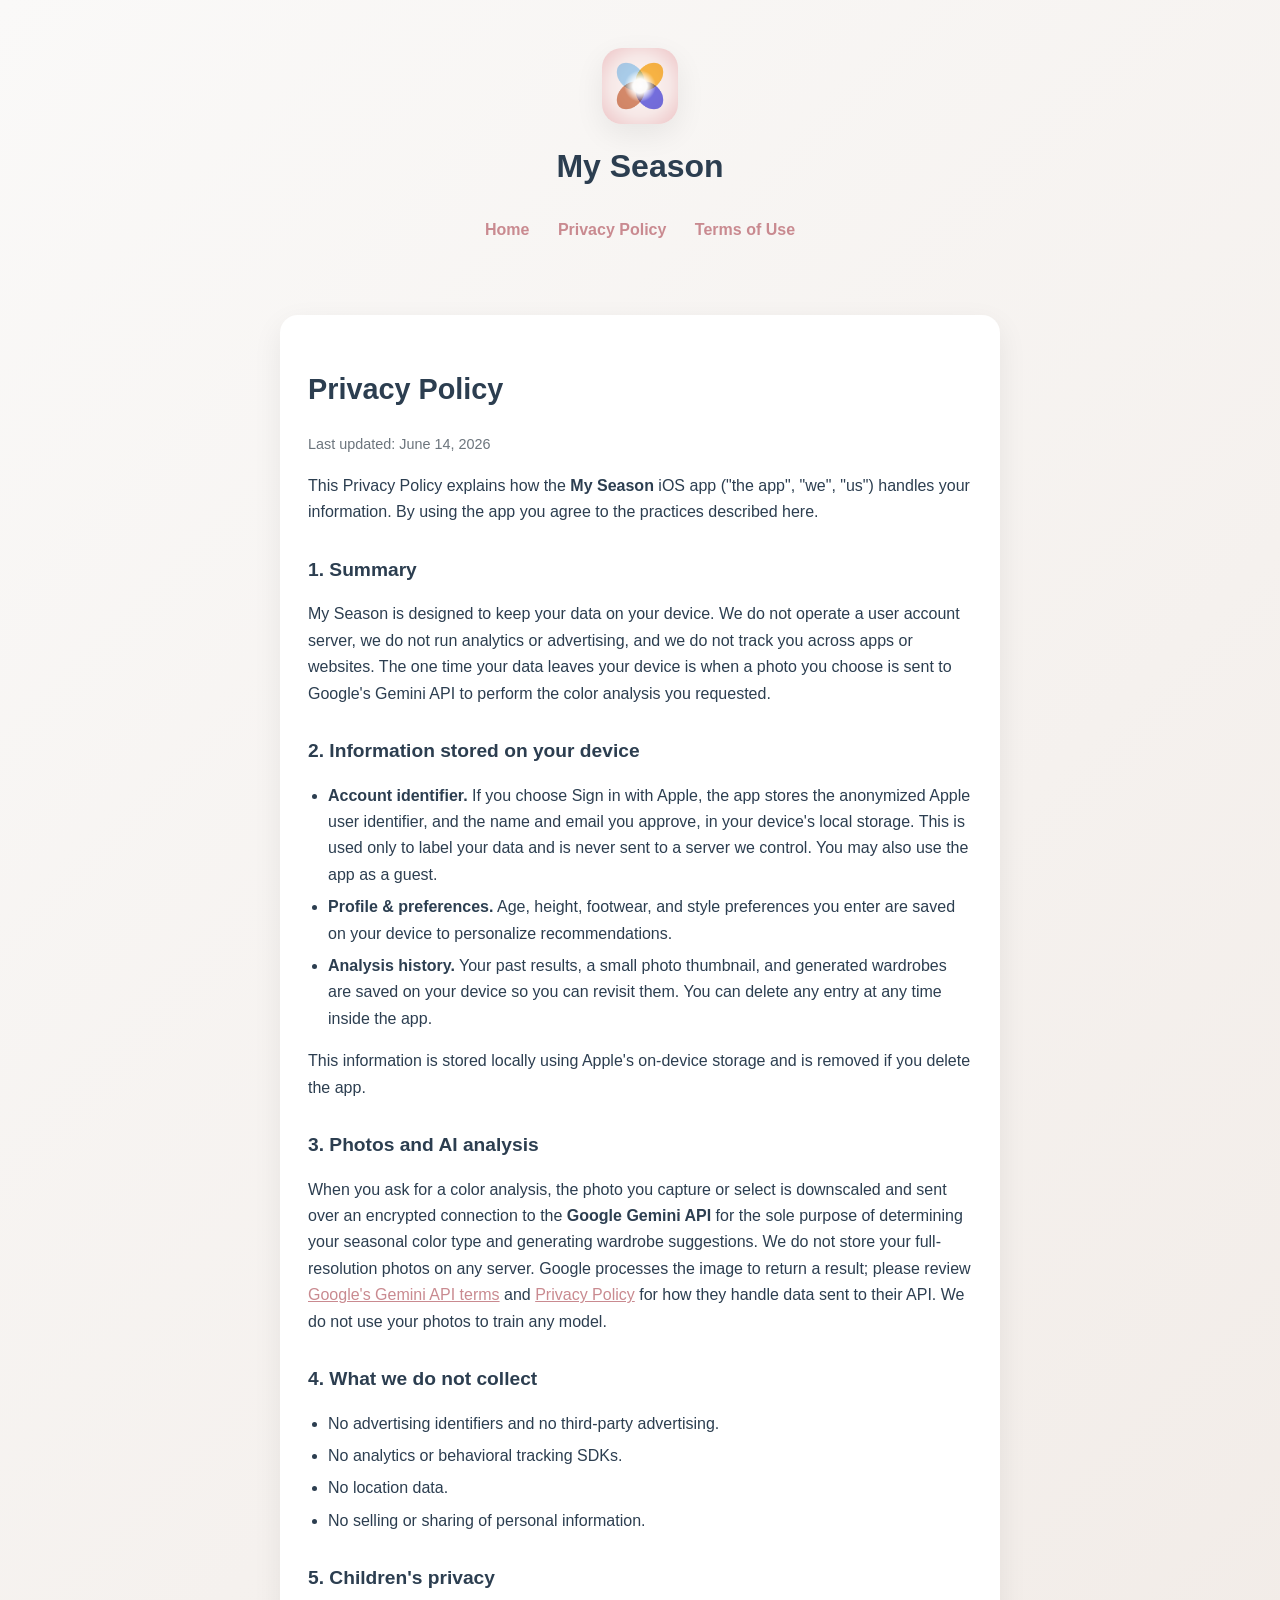
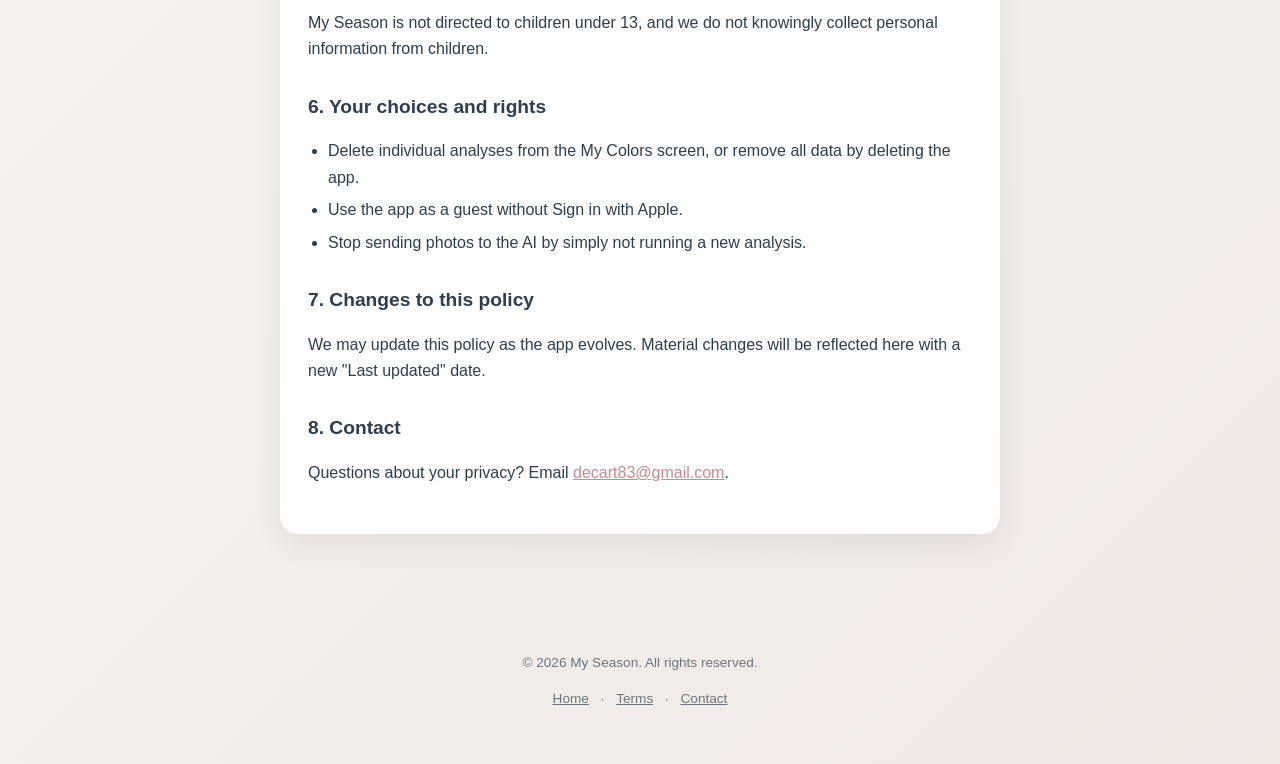
==== privacy.html @ 669d4ccd "MySeason legal pages (privacy, terms, landing)" ====
<!DOCTYPE html>
<html lang="en">
<head>
  <meta charset="UTF-8">
  <meta name="viewport" content="width=device-width, initial-scale=1.0">
  <title>Privacy Policy — My Season</title>
  <link rel="stylesheet" href="styles.css">
  <link rel="icon" href="icon.png">
</head>
<body>
  <header class="site">
    <img class="mark" src="icon.png" alt="My Season app icon">
    <h1 class="brand">My Season</h1>
    <nav class="legal">
      <a href="index.html">Home</a>
      <a href="privacy.html">Privacy Policy</a>
      <a href="terms.html">Terms of Use</a>
    </nav>
  </header>

  <main class="wrap">
    <div class="card">
      <h1>Privacy Policy</h1>
      <p class="updated">Last updated: June 14, 2026</p>

      <p>This Privacy Policy explains how the <strong>My Season</strong> iOS app
      ("the app", "we", "us") handles your information. By using the app you agree to
      the practices described here.</p>

      <h2>1. Summary</h2>
      <p>My Season is designed to keep your data on your device. We do not operate a
      user account server, we do not run analytics or advertising, and we do not track
      you across apps or websites. The one time your data leaves your device is when a
      photo you choose is sent to Google's Gemini API to perform the color analysis you
      requested.</p>

      <h2>2. Information stored on your device</h2>
      <ul>
        <li><strong>Account identifier.</strong> If you choose Sign in with Apple, the
        app stores the anonymized Apple user identifier, and the name and email you
        approve, in your device's local storage. This is used only to label your data
        and is never sent to a server we control. You may also use the app as a guest.</li>
        <li><strong>Profile &amp; preferences.</strong> Age, height, footwear, and style
        preferences you enter are saved on your device to personalize recommendations.</li>
        <li><strong>Analysis history.</strong> Your past results, a small photo
        thumbnail, and generated wardrobes are saved on your device so you can revisit
        them. You can delete any entry at any time inside the app.</li>
      </ul>
      <p>This information is stored locally using Apple's on-device storage and is removed
      if you delete the app.</p>

      <h2>3. Photos and AI analysis</h2>
      <p>When you ask for a color analysis, the photo you capture or select is
      downscaled and sent over an encrypted connection to the
      <strong>Google Gemini API</strong> for the sole purpose of determining your
      seasonal color type and generating wardrobe suggestions. We do not store your
      full-resolution photos on any server. Google processes the image to return a
      result; please review
      <a href="https://ai.google.dev/gemini-api/terms" target="_blank" rel="noopener">Google's
      Gemini API terms</a> and
      <a href="https://policies.google.com/privacy" target="_blank" rel="noopener">Privacy
      Policy</a> for how they handle data sent to their API. We do not use your photos to
      train any model.</p>

      <h2>4. What we do not collect</h2>
      <ul>
        <li>No advertising identifiers and no third-party advertising.</li>
        <li>No analytics or behavioral tracking SDKs.</li>
        <li>No location data.</li>
        <li>No selling or sharing of personal information.</li>
      </ul>

      <h2>5. Children's privacy</h2>
      <p>My Season is not directed to children under 13, and we do not knowingly collect
      personal information from children.</p>

      <h2>6. Your choices and rights</h2>
      <ul>
        <li>Delete individual analyses from the My Colors screen, or remove all data by
        deleting the app.</li>
        <li>Use the app as a guest without Sign in with Apple.</li>
        <li>Stop sending photos to the AI by simply not running a new analysis.</li>
      </ul>

      <h2>7. Changes to this policy</h2>
      <p>We may update this policy as the app evolves. Material changes will be reflected
      here with a new "Last updated" date.</p>

      <h2>8. Contact</h2>
      <p>Questions about your privacy? Email
      <a href="mailto:decart83@gmail.com">decart83@gmail.com</a>.</p>
    </div>
  </main>

  <footer class="site">
    <p>&copy; 2026 My Season. All rights reserved.</p>
    <p>
      <a href="index.html">Home</a> ·
      <a href="terms.html">Terms</a> ·
      <a href="mailto:decart83@gmail.com">Contact</a>
    </p>
  </footer>
</body>
</html>
---- styles.css ----
:root {
  --blush: #e8b4b8;
  --rose: #c98a90;
  --coral: #f4a896;
  --text-dark: #2c3e50;
  --text-light: #6c757d;
  --bg: #faf9f8;
  --card: #ffffff;
  --radius: 18px;
  --shadow: 0 10px 30px rgba(0, 0, 0, 0.07);
}

* { box-sizing: border-box; }

body {
  margin: 0;
  font-family: -apple-system, BlinkMacSystemFont, "Segoe UI", Roboto, Helvetica, Arial, sans-serif;
  background: linear-gradient(135deg, #faf9f8 0%, #f0e9e4 100%);
  color: var(--text-dark);
  line-height: 1.65;
  -webkit-font-smoothing: antialiased;
}

.wrap {
  max-width: 760px;
  margin: 0 auto;
  padding: 32px 20px 64px;
}

header.site {
  text-align: center;
  padding: 48px 20px 8px;
}

.mark {
  width: 76px;
  height: 76px;
  border-radius: 20px;
  margin: 0 auto 16px;
  display: block;
  box-shadow: var(--shadow);
}

h1.brand {
  font-size: 2rem;
  margin: 0;
  font-weight: 700;
}

.tagline {
  color: var(--text-light);
  margin: 6px 0 0;
}

nav.legal {
  text-align: center;
  margin: 24px 0 8px;
}

nav.legal a {
  color: var(--rose);
  text-decoration: none;
  font-weight: 600;
  margin: 0 12px;
}

nav.legal a:hover { text-decoration: underline; }

.card {
  background: var(--card);
  border-radius: var(--radius);
  box-shadow: var(--shadow);
  padding: 32px 28px;
  margin-top: 24px;
}

h1 { font-size: 1.8rem; }
h2 {
  font-size: 1.2rem;
  margin-top: 28px;
  color: var(--text-dark);
}

.updated {
  color: var(--text-light);
  font-size: 0.9rem;
  margin-top: 4px;
}

a { color: var(--rose); }

ul { padding-left: 20px; }
li { margin: 6px 0; }

.feature-grid {
  display: grid;
  grid-template-columns: repeat(auto-fit, minmax(200px, 1fr));
  gap: 16px;
  margin-top: 24px;
}

.feature {
  background: var(--card);
  border-radius: var(--radius);
  box-shadow: var(--shadow);
  padding: 20px;
}

.feature h3 { margin: 0 0 6px; font-size: 1.05rem; }
.feature p { margin: 0; color: var(--text-light); font-size: 0.95rem; }

footer.site {
  text-align: center;
  color: var(--text-light);
  font-size: 0.85rem;
  padding: 40px 20px;
}

footer.site a { color: var(--text-light); margin: 0 8px; }
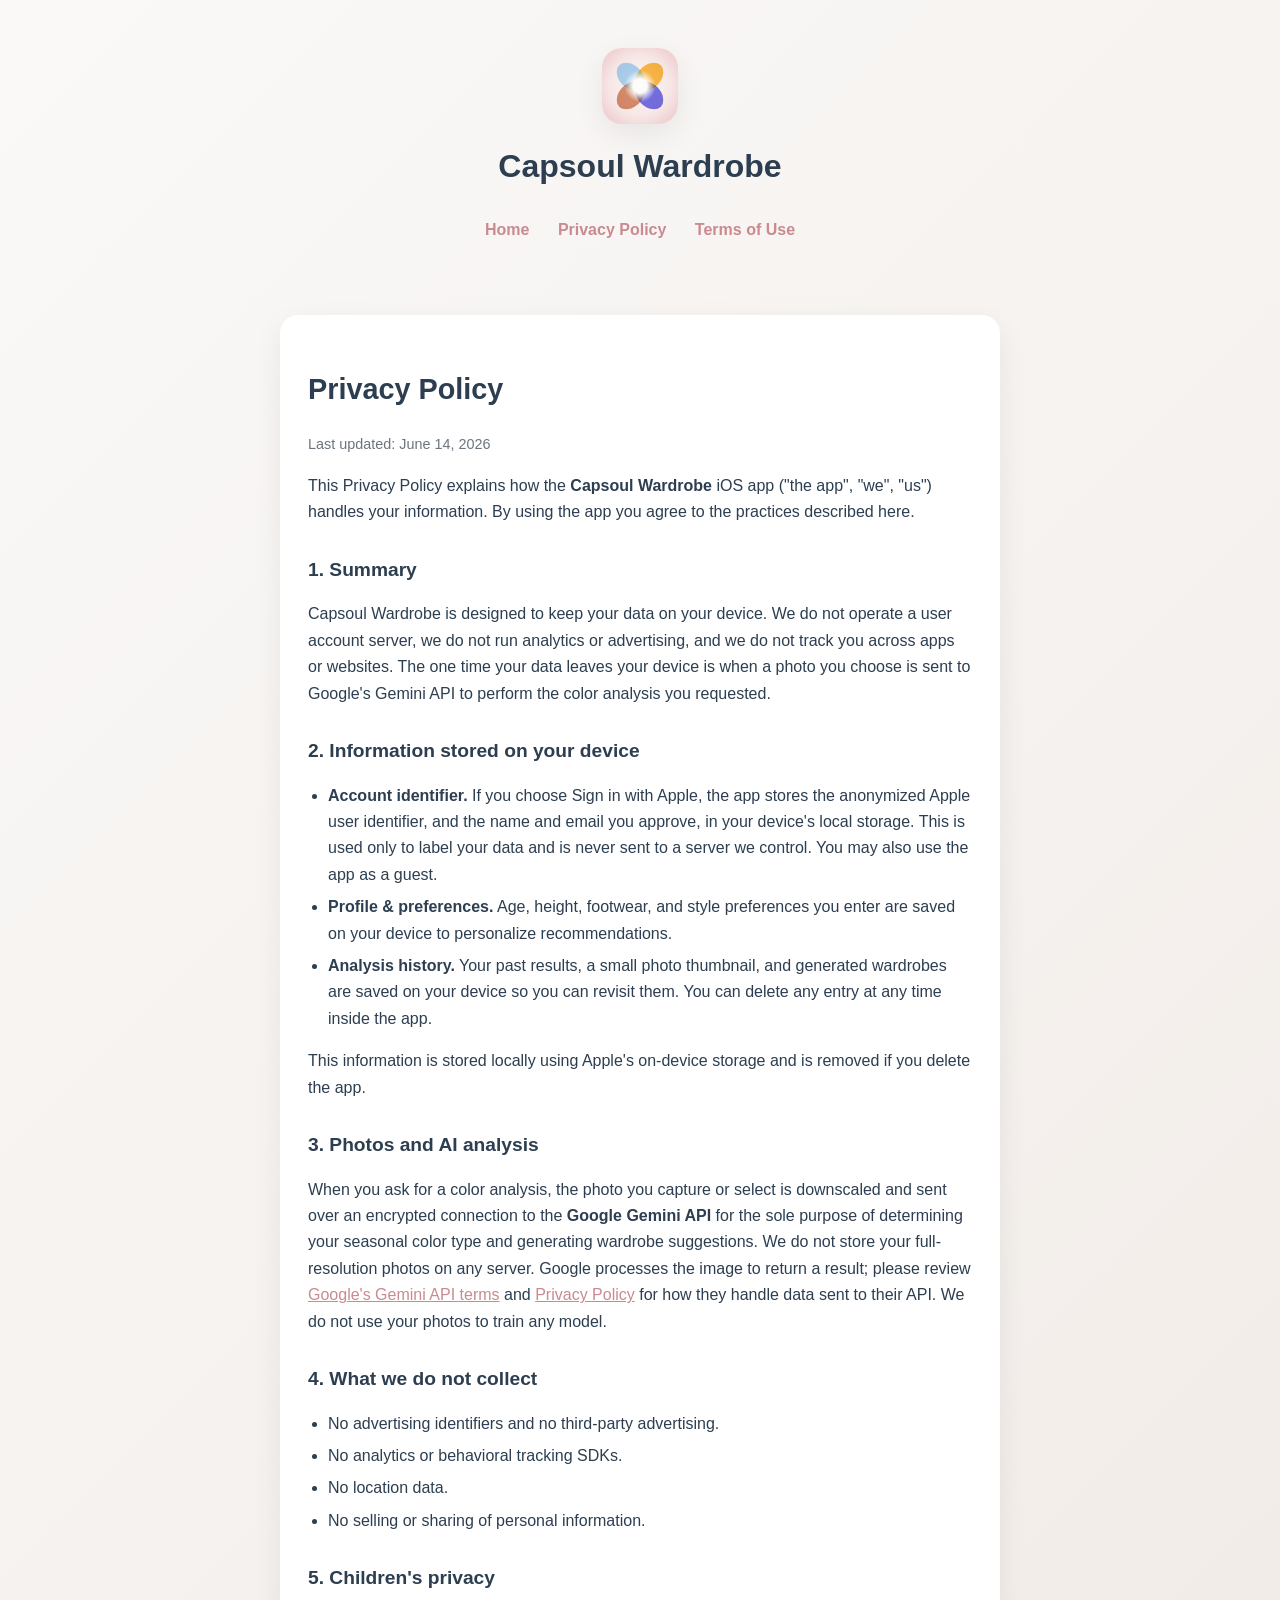
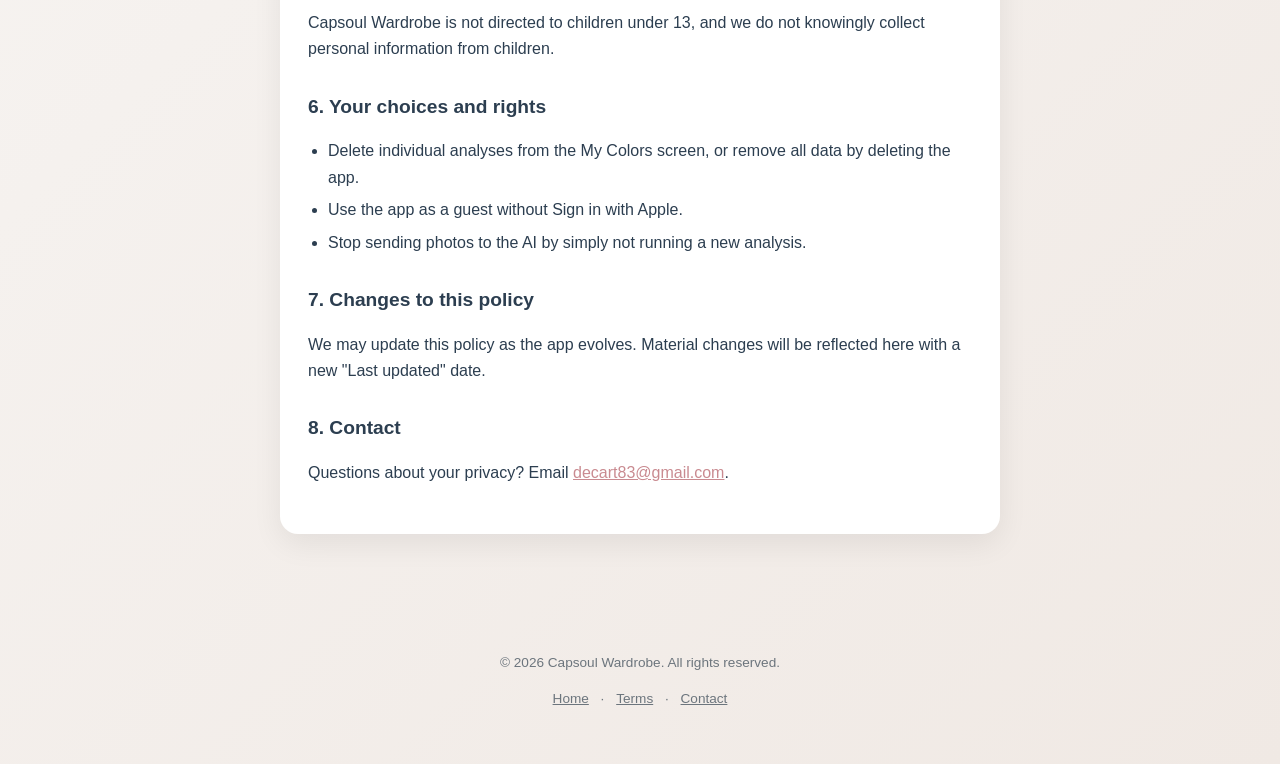
==== commit 174f0fb9: "Rebrand legal pages from My Season to Capsoul Wardrobe" ====
--- a/privacy.html
+++ b/privacy.html
@@ -3,14 +3,14 @@
 <head>
   <meta charset="UTF-8">
   <meta name="viewport" content="width=device-width, initial-scale=1.0">
-  <title>Privacy Policy — My Season</title>
+  <title>Privacy Policy — Capsoul Wardrobe</title>
   <link rel="stylesheet" href="styles.css">
   <link rel="icon" href="icon.png">
 </head>
 <body>
   <header class="site">
-    <img class="mark" src="icon.png" alt="My Season app icon">
-    <h1 class="brand">My Season</h1>
+    <img class="mark" src="icon.png" alt="Capsoul Wardrobe app icon">
+    <h1 class="brand">Capsoul Wardrobe</h1>
     <nav class="legal">
       <a href="index.html">Home</a>
       <a href="privacy.html">Privacy Policy</a>
@@ -23,12 +23,12 @@
       <h1>Privacy Policy</h1>
       <p class="updated">Last updated: June 14, 2026</p>
 
-      <p>This Privacy Policy explains how the <strong>My Season</strong> iOS app
+      <p>This Privacy Policy explains how the <strong>Capsoul Wardrobe</strong> iOS app
       ("the app", "we", "us") handles your information. By using the app you agree to
       the practices described here.</p>
 
       <h2>1. Summary</h2>
-      <p>My Season is designed to keep your data on your device. We do not operate a
+      <p>Capsoul Wardrobe is designed to keep your data on your device. We do not operate a
       user account server, we do not run analytics or advertising, and we do not track
       you across apps or websites. The one time your data leaves your device is when a
       photo you choose is sent to Google's Gemini API to perform the color analysis you
@@ -71,7 +71,7 @@
       </ul>
 
       <h2>5. Children's privacy</h2>
-      <p>My Season is not directed to children under 13, and we do not knowingly collect
+      <p>Capsoul Wardrobe is not directed to children under 13, and we do not knowingly collect
       personal information from children.</p>
 
       <h2>6. Your choices and rights</h2>
@@ -93,7 +93,7 @@
   </main>
 
   <footer class="site">
-    <p>&copy; 2026 My Season. All rights reserved.</p>
+    <p>&copy; 2026 Capsoul Wardrobe. All rights reserved.</p>
     <p>
       <a href="index.html">Home</a> ·
       <a href="terms.html">Terms</a> ·
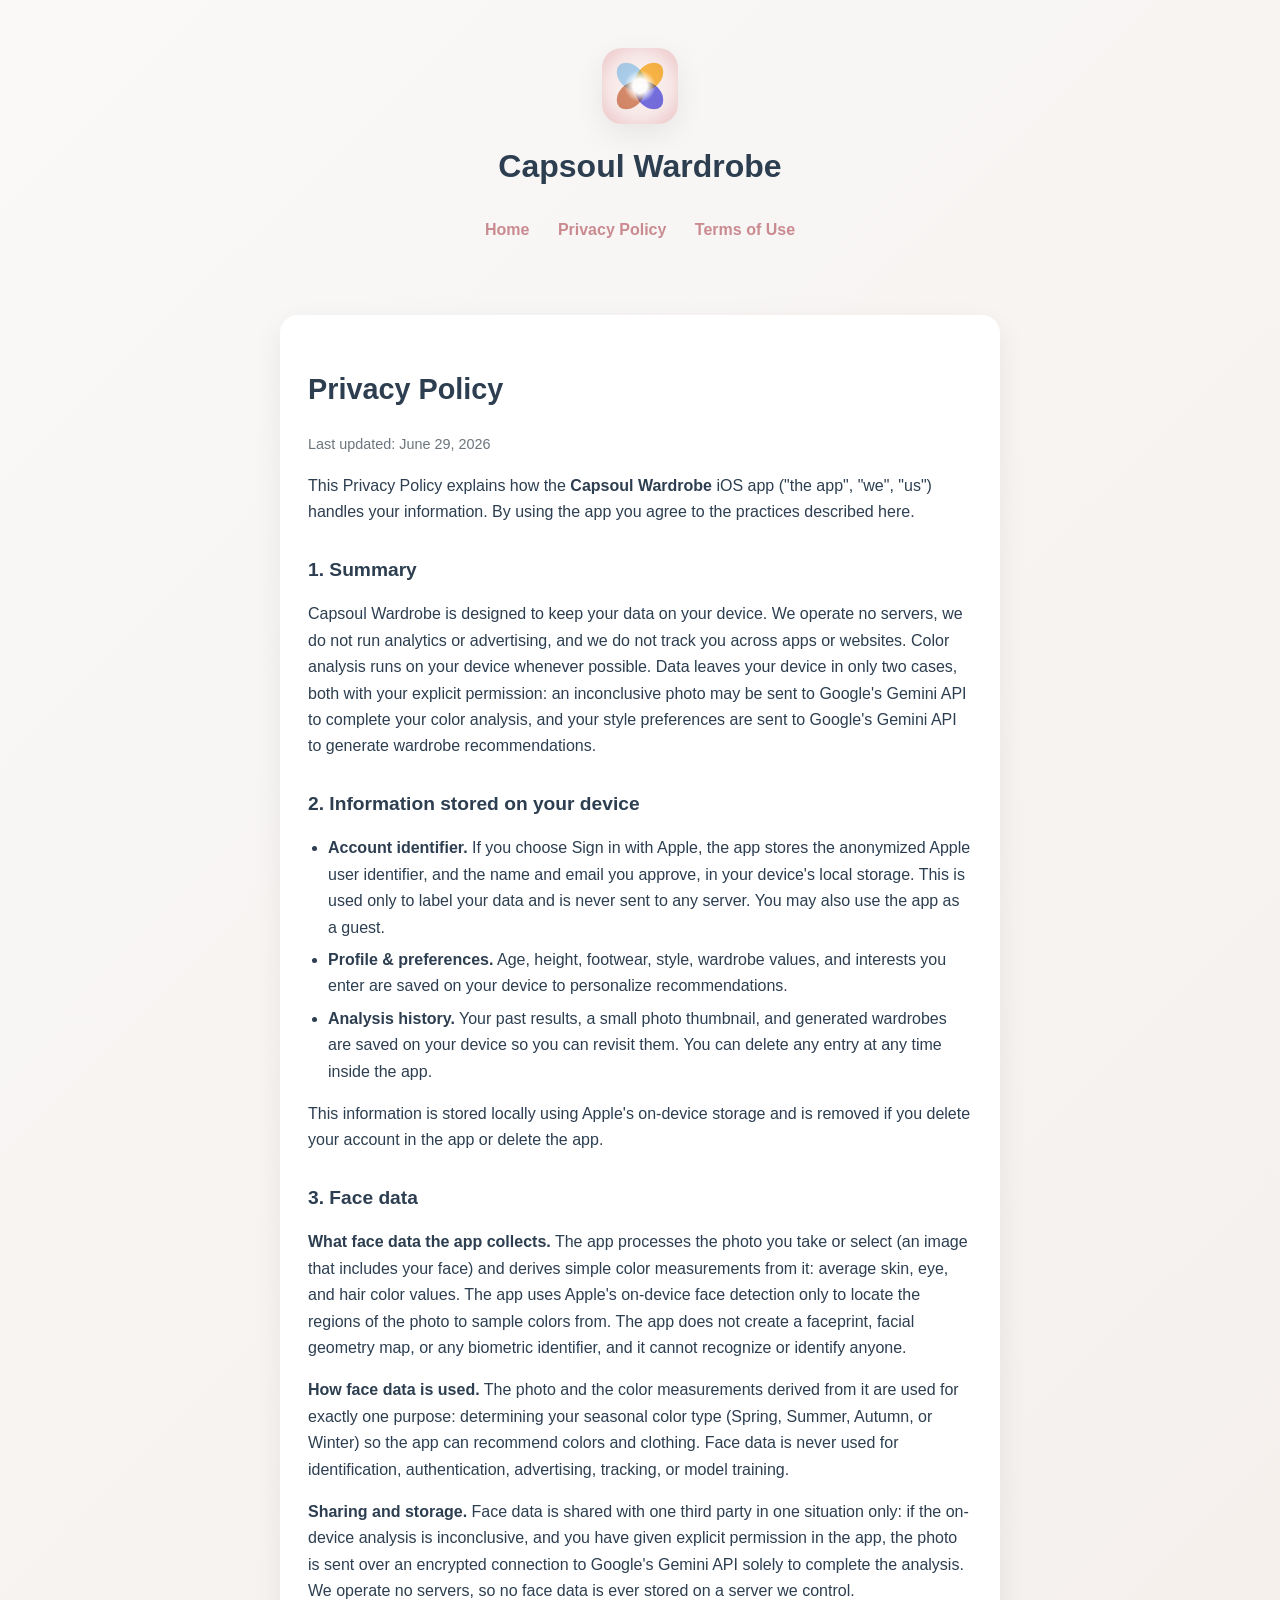
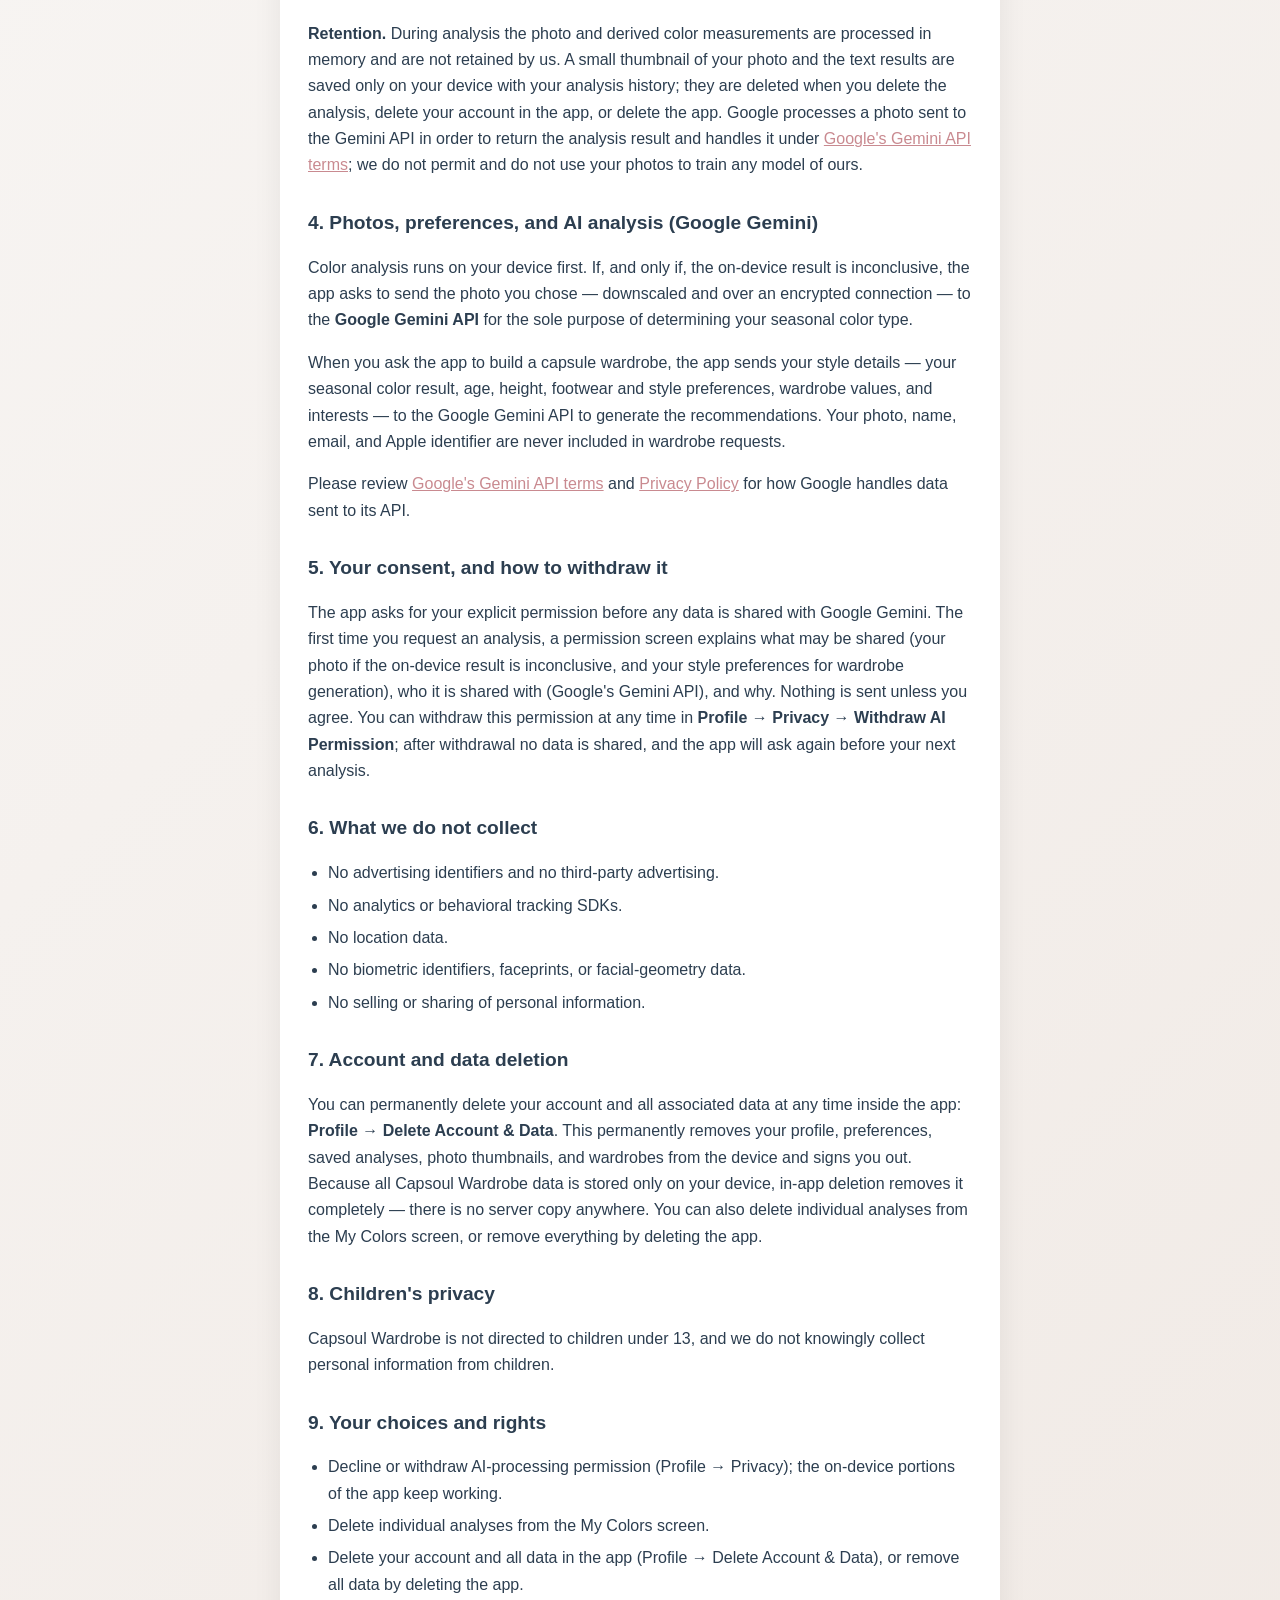
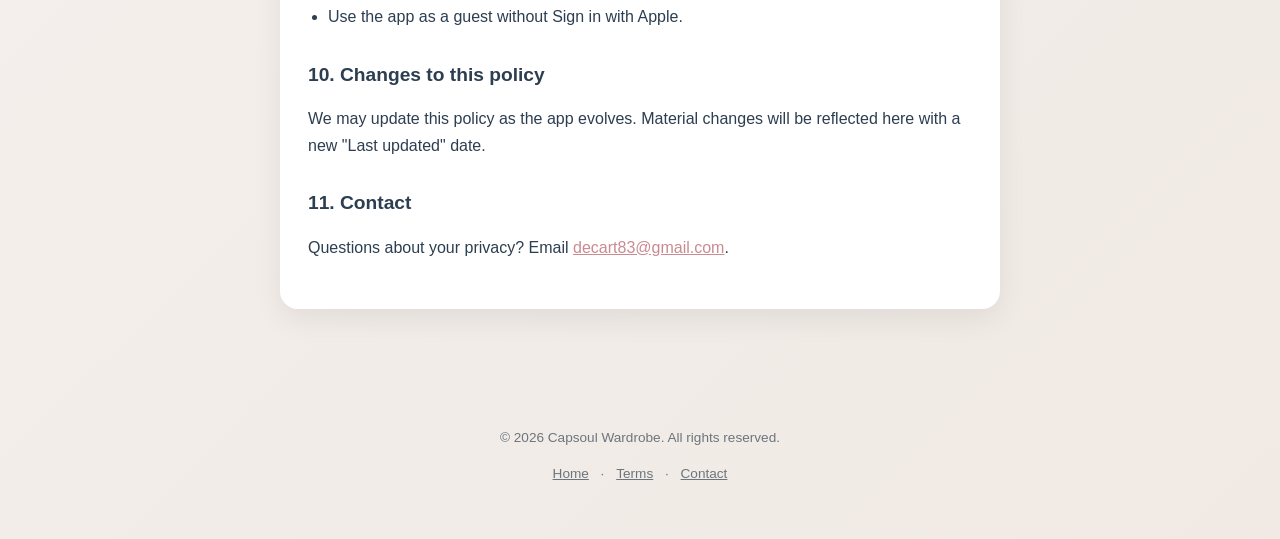
==== commit f3d648a2: "Privacy policy: face data, AI consent, and account deletion sections" ====
--- a/privacy.html
+++ b/privacy.html
@@ -21,72 +21,127 @@
   <main class="wrap">
     <div class="card">
       <h1>Privacy Policy</h1>
-      <p class="updated">Last updated: June 14, 2026</p>
+      <p class="updated">Last updated: June 29, 2026</p>
 
       <p>This Privacy Policy explains how the <strong>Capsoul Wardrobe</strong> iOS app
       ("the app", "we", "us") handles your information. By using the app you agree to
       the practices described here.</p>
 
       <h2>1. Summary</h2>
-      <p>Capsoul Wardrobe is designed to keep your data on your device. We do not operate a
-      user account server, we do not run analytics or advertising, and we do not track
-      you across apps or websites. The one time your data leaves your device is when a
-      photo you choose is sent to Google's Gemini API to perform the color analysis you
-      requested.</p>
+      <p>Capsoul Wardrobe is designed to keep your data on your device. We operate no
+      servers, we do not run analytics or advertising, and we do not track you across
+      apps or websites. Color analysis runs on your device whenever possible. Data
+      leaves your device in only two cases, both with your explicit permission: an
+      inconclusive photo may be sent to Google's Gemini API to complete your color
+      analysis, and your style preferences are sent to Google's Gemini API to generate
+      wardrobe recommendations.</p>
 
       <h2>2. Information stored on your device</h2>
       <ul>
         <li><strong>Account identifier.</strong> If you choose Sign in with Apple, the
         app stores the anonymized Apple user identifier, and the name and email you
         approve, in your device's local storage. This is used only to label your data
-        and is never sent to a server we control. You may also use the app as a guest.</li>
-        <li><strong>Profile &amp; preferences.</strong> Age, height, footwear, and style
-        preferences you enter are saved on your device to personalize recommendations.</li>
+        and is never sent to any server. You may also use the app as a guest.</li>
+        <li><strong>Profile &amp; preferences.</strong> Age, height, footwear, style,
+        wardrobe values, and interests you enter are saved on your device to
+        personalize recommendations.</li>
         <li><strong>Analysis history.</strong> Your past results, a small photo
         thumbnail, and generated wardrobes are saved on your device so you can revisit
         them. You can delete any entry at any time inside the app.</li>
       </ul>
-      <p>This information is stored locally using Apple's on-device storage and is removed
-      if you delete the app.</p>
+      <p>This information is stored locally using Apple's on-device storage and is
+      removed if you delete your account in the app or delete the app.</p>
 
-      <h2>3. Photos and AI analysis</h2>
-      <p>When you ask for a color analysis, the photo you capture or select is
-      downscaled and sent over an encrypted connection to the
-      <strong>Google Gemini API</strong> for the sole purpose of determining your
-      seasonal color type and generating wardrobe suggestions. We do not store your
-      full-resolution photos on any server. Google processes the image to return a
-      result; please review
+      <h2>3. Face data</h2>
+      <p><strong>What face data the app collects.</strong> The app processes the photo
+      you take or select (an image that includes your face) and derives simple color
+      measurements from it: average skin, eye, and hair color values. The app uses
+      Apple's on-device face detection only to locate the regions of the photo to
+      sample colors from. The app does not create a faceprint, facial geometry map, or
+      any biometric identifier, and it cannot recognize or identify anyone.</p>
+      <p><strong>How face data is used.</strong> The photo and the color measurements
+      derived from it are used for exactly one purpose: determining your seasonal
+      color type (Spring, Summer, Autumn, or Winter) so the app can recommend colors
+      and clothing. Face data is never used for identification, authentication,
+      advertising, tracking, or model training.</p>
+      <p><strong>Sharing and storage.</strong> Face data is shared with one third
+      party in one situation only: if the on-device analysis is inconclusive, and you
+      have given explicit permission in the app, the photo is sent over an encrypted
+      connection to Google's Gemini API solely to complete the analysis. We operate no
+      servers, so no face data is ever stored on a server we control.</p>
+      <p><strong>Retention.</strong> During analysis the photo and derived color
+      measurements are processed in memory and are not retained by us. A small
+      thumbnail of your photo and the text results are saved only on your device with
+      your analysis history; they are deleted when you delete the analysis, delete
+      your account in the app, or delete the app. Google processes a photo sent to the
+      Gemini API in order to return the analysis result and handles it under
+      <a href="https://ai.google.dev/gemini-api/terms" target="_blank" rel="noopener">Google's
+      Gemini API terms</a>; we do not permit and do not use your photos to train any
+      model of ours.</p>
+
+      <h2>4. Photos, preferences, and AI analysis (Google Gemini)</h2>
+      <p>Color analysis runs on your device first. If, and only if, the on-device
+      result is inconclusive, the app asks to send the photo you chose — downscaled and
+      over an encrypted connection — to the <strong>Google Gemini API</strong> for the
+      sole purpose of determining your seasonal color type.</p>
+      <p>When you ask the app to build a capsule wardrobe, the app sends your style
+      details — your seasonal color result, age, height, footwear and style
+      preferences, wardrobe values, and interests — to the Google Gemini API to
+      generate the recommendations. Your photo, name, email, and Apple identifier are
+      never included in wardrobe requests.</p>
+      <p>Please review
       <a href="https://ai.google.dev/gemini-api/terms" target="_blank" rel="noopener">Google's
       Gemini API terms</a> and
       <a href="https://policies.google.com/privacy" target="_blank" rel="noopener">Privacy
-      Policy</a> for how they handle data sent to their API. We do not use your photos to
-      train any model.</p>
+      Policy</a> for how Google handles data sent to its API.</p>
 
-      <h2>4. What we do not collect</h2>
+      <h2>5. Your consent, and how to withdraw it</h2>
+      <p>The app asks for your explicit permission before any data is shared with
+      Google Gemini. The first time you request an analysis, a permission screen
+      explains what may be shared (your photo if the on-device result is inconclusive,
+      and your style preferences for wardrobe generation), who it is shared with
+      (Google's Gemini API), and why. Nothing is sent unless you agree. You can
+      withdraw this permission at any time in <strong>Profile → Privacy → Withdraw AI
+      Permission</strong>; after withdrawal no data is shared, and the app will ask
+      again before your next analysis.</p>
+
+      <h2>6. What we do not collect</h2>
       <ul>
         <li>No advertising identifiers and no third-party advertising.</li>
         <li>No analytics or behavioral tracking SDKs.</li>
         <li>No location data.</li>
+        <li>No biometric identifiers, faceprints, or facial-geometry data.</li>
         <li>No selling or sharing of personal information.</li>
       </ul>
 
-      <h2>5. Children's privacy</h2>
+      <h2>7. Account and data deletion</h2>
+      <p>You can permanently delete your account and all associated data at any time
+      inside the app: <strong>Profile → Delete Account &amp; Data</strong>. This
+      permanently removes your profile, preferences, saved analyses, photo thumbnails,
+      and wardrobes from the device and signs you out. Because all Capsoul Wardrobe
+      data is stored only on your device, in-app deletion removes it completely —
+      there is no server copy anywhere. You can also delete individual analyses from
+      the My Colors screen, or remove everything by deleting the app.</p>
+
+      <h2>8. Children's privacy</h2>
       <p>Capsoul Wardrobe is not directed to children under 13, and we do not knowingly collect
       personal information from children.</p>
 
-      <h2>6. Your choices and rights</h2>
+      <h2>9. Your choices and rights</h2>
       <ul>
-        <li>Delete individual analyses from the My Colors screen, or remove all data by
-        deleting the app.</li>
+        <li>Decline or withdraw AI-processing permission (Profile → Privacy); the
+        on-device portions of the app keep working.</li>
+        <li>Delete individual analyses from the My Colors screen.</li>
+        <li>Delete your account and all data in the app (Profile → Delete Account &amp;
+        Data), or remove all data by deleting the app.</li>
         <li>Use the app as a guest without Sign in with Apple.</li>
-        <li>Stop sending photos to the AI by simply not running a new analysis.</li>
       </ul>
 
-      <h2>7. Changes to this policy</h2>
+      <h2>10. Changes to this policy</h2>
       <p>We may update this policy as the app evolves. Material changes will be reflected
       here with a new "Last updated" date.</p>
 
-      <h2>8. Contact</h2>
+      <h2>11. Contact</h2>
       <p>Questions about your privacy? Email
       <a href="mailto:decart83@gmail.com">decart83@gmail.com</a>.</p>
     </div>
